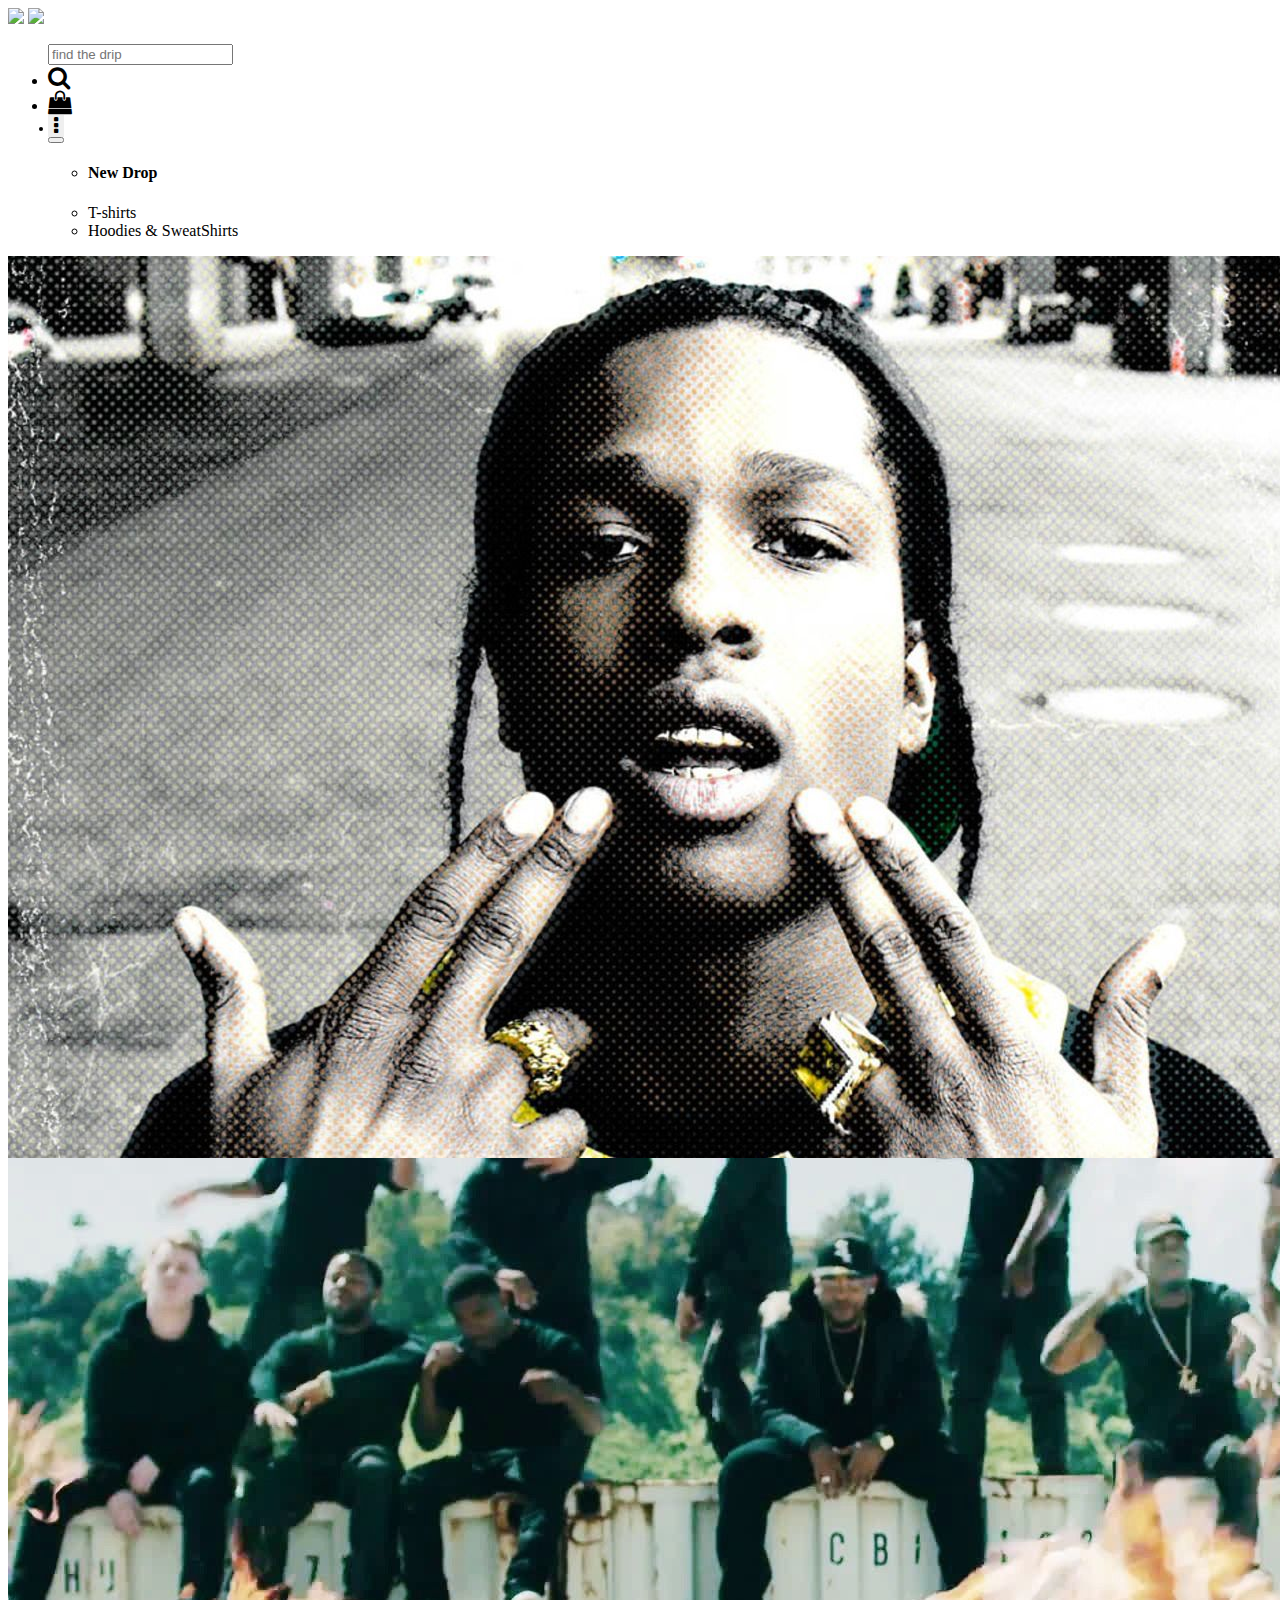
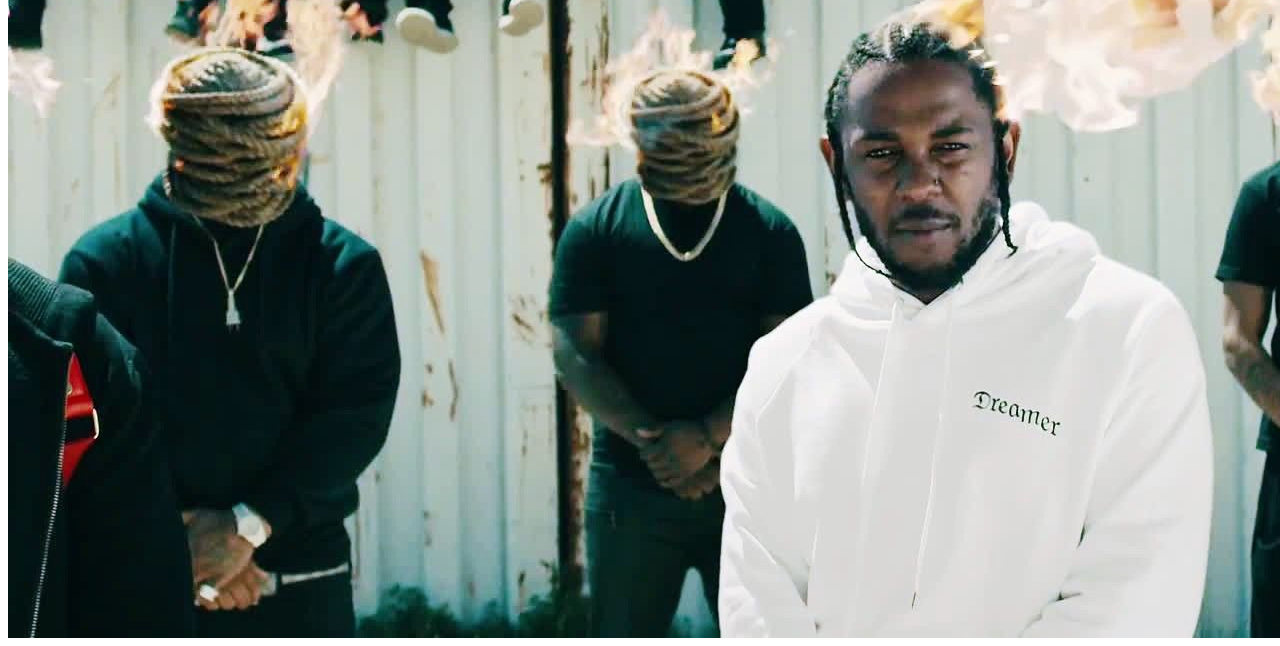
==== index.html @ 34d68ed9 "Update index.html" ====
<html>
  <head>
    <link rel="stylesheet" href="https://cdnjs.cloudflare.com/ajax/libs/font-awesome/4.7.0/css/font-awesome.min.css">
  <link rel="stylesheet" href="C:\Users\Hp\Desktop\untited-bd-2.css"></head> 
  <link href="https://cdn.jsdelivr.net/npm/bootstrap@5.0.2/dist/css/bootstrap.min.css" rel="stylesheet" integrity="sha384-EVSTQN3/azprG1Anm3QDgpJLIm9Nao0Yz1ztcQTwFspd3yD65VohhpuuCOmLASjC" crossorigin="anonymous">
  <body>
      <div class="nav-bar">
      <div class="headr">
        <!-- header images overlapping-->
         <img id="name" src="C:\Users\Hp\Downloads\Untitled1-removebg-preview.png"/> 
         <img id="logo" src="C:\Users\Hp\Downloads\BD Black.png"/> 
      </div>
        <ul class="right-s">
          <div class="searchbox"><input type="text" placeholder="find the drip"/>
            <li><i class="fa fa-search" style="font-size: 150%;"></i></li>
          </div>
            <li><i class="fa fa-shopping-bag" style="font-size: 150%;"></i></li>
            <!--offcanvas menu -->
              <button class="btn btn-sm"  type="button" data-bs-toggle="offcanvas" data-bs-target="#offcanvasRight" aria-controls="offcanvasRight" style="outline: none; border: none;">
                <li><i class="fa fa-ellipsis-v" style="font-size: 150%;"></i></li>
              </button>
              <div class="offcanvas offcanvas-end" tabindex="-1" id="offcanvasRight" aria-labelledby="offcanvasRightLabel">
                <div class="offcanvas-header">
                  
                  <button type="button" class="btn-close text-reset" data-bs-dismiss="offcanvas" aria-label="Close"></button>
                </div>
                <div class="offcanvas-body">
                  <ul>
                    <li><h4>New Drop</h4></li>
                    <li>T-shirts</li>
                    <li>Hoodies & SweatShirts</li>
                  </ul>
                </div>
              </div>
              <!-- offcanvas menu ends here-->
            </ul>
      </div>
      <!-- top background image-->
      <!--carasoul slide inbound -->
      <div id="carouselexampleInterval" class="carousel slide" data-bs-ride="carousel">
      <div class="carousel-inner">
        <div class="carousel-item active" data-bs-interval="3000">
          <img class="back-g" src="7624.jpg"/>
        </div>
        <div class="carousel-item" data-bs-interval="3000">
          <img class="back-g" src="49495.jpg"/>
        </div>
      </div>
     
      </div>
       <script src="https://cdn.jsdelivr.net/npm/bootstrap@5.0.2/dist/js/bootstrap.bundle.min.js" integrity="sha384-MrcW6ZMFYlzcLA8Nl+NtUVF0sA7MsXsP1UyJoMp4YLEuNSfAP+JcXn/tWtIaxVXM" crossorigin="anonymous"></script>
       <script src="C:\Users\Hp\Desktop\bdjs.js"></script>
    </body>
</html>
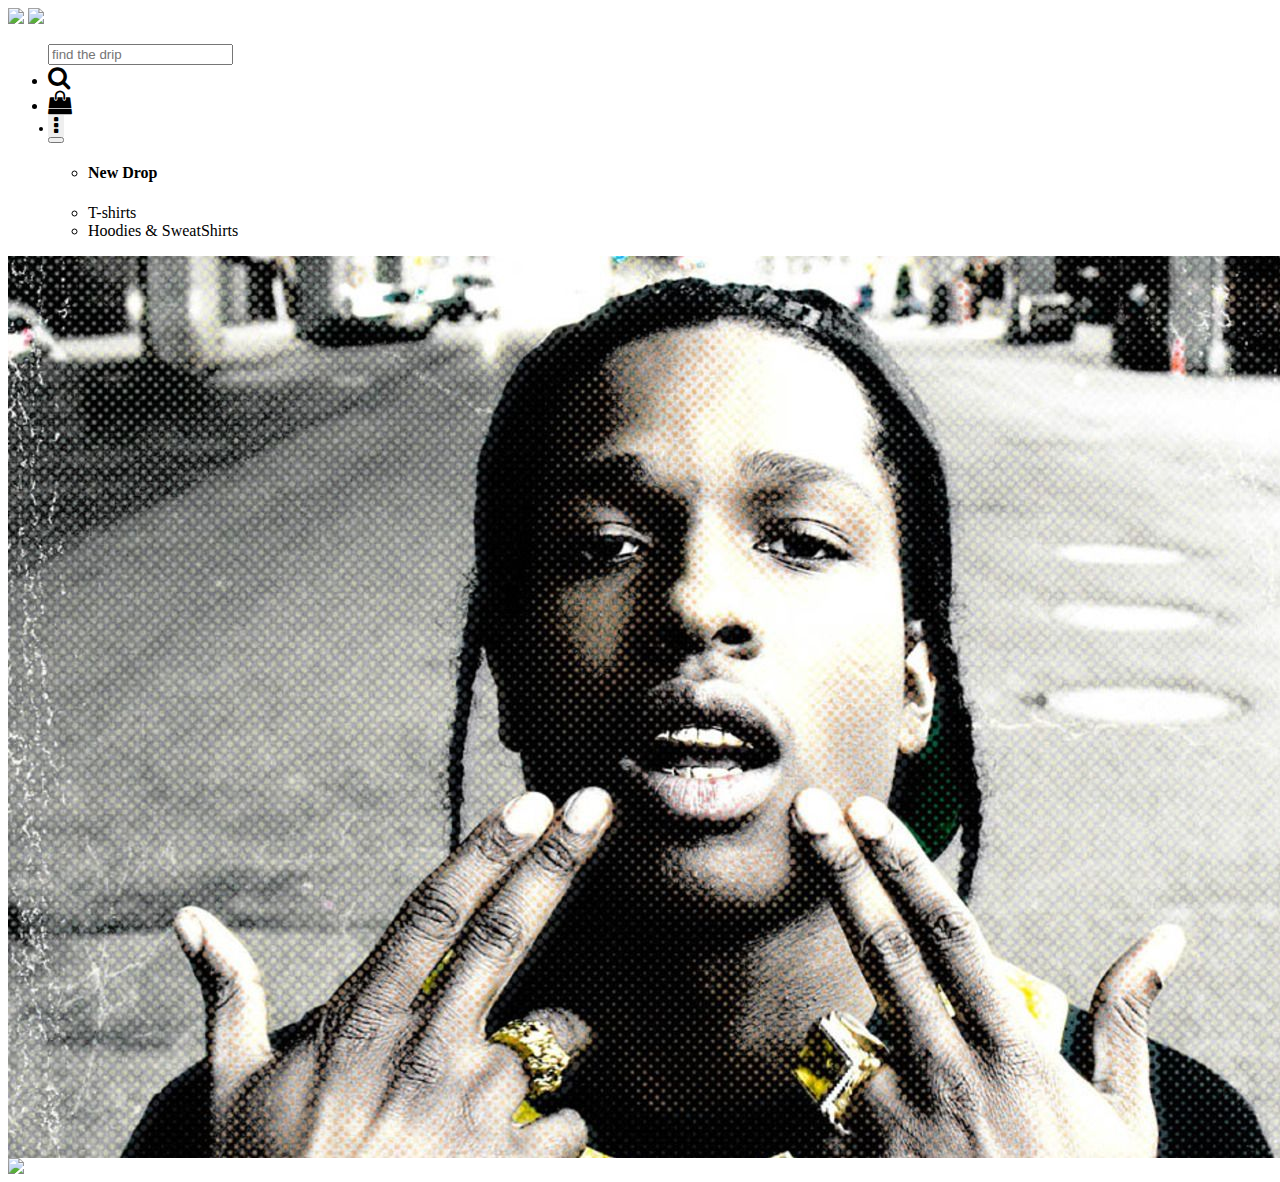
==== commit c6bb1e7e: "Update index.html" ====
--- a/index.html
+++ b/index.html
@@ -43,12 +43,12 @@
           <img class="back-g" src="7624.jpg"/>
         </div>
         <div class="carousel-item" data-bs-interval="3000">
-          <img class="back-g" src="49495.jpg"/>
+          <img class="back-g" src="https://github.com/ujju308/bd/blob/031477532a3d37119171c740a0eda6175b33f385/7624.jpg"/>
         </div>
       </div>
      
       </div>
        <script src="https://cdn.jsdelivr.net/npm/bootstrap@5.0.2/dist/js/bootstrap.bundle.min.js" integrity="sha384-MrcW6ZMFYlzcLA8Nl+NtUVF0sA7MsXsP1UyJoMp4YLEuNSfAP+JcXn/tWtIaxVXM" crossorigin="anonymous"></script>
-       <script src="C:\Users\Hp\Desktop\bdjs.js"></script>
+       <script src="https://github.com/ujju308/bd/blob/34d68ed95c375941ec303b2a58ff3dd55d28cfc4/bdjs.js"></script>
     </body>
 </html>
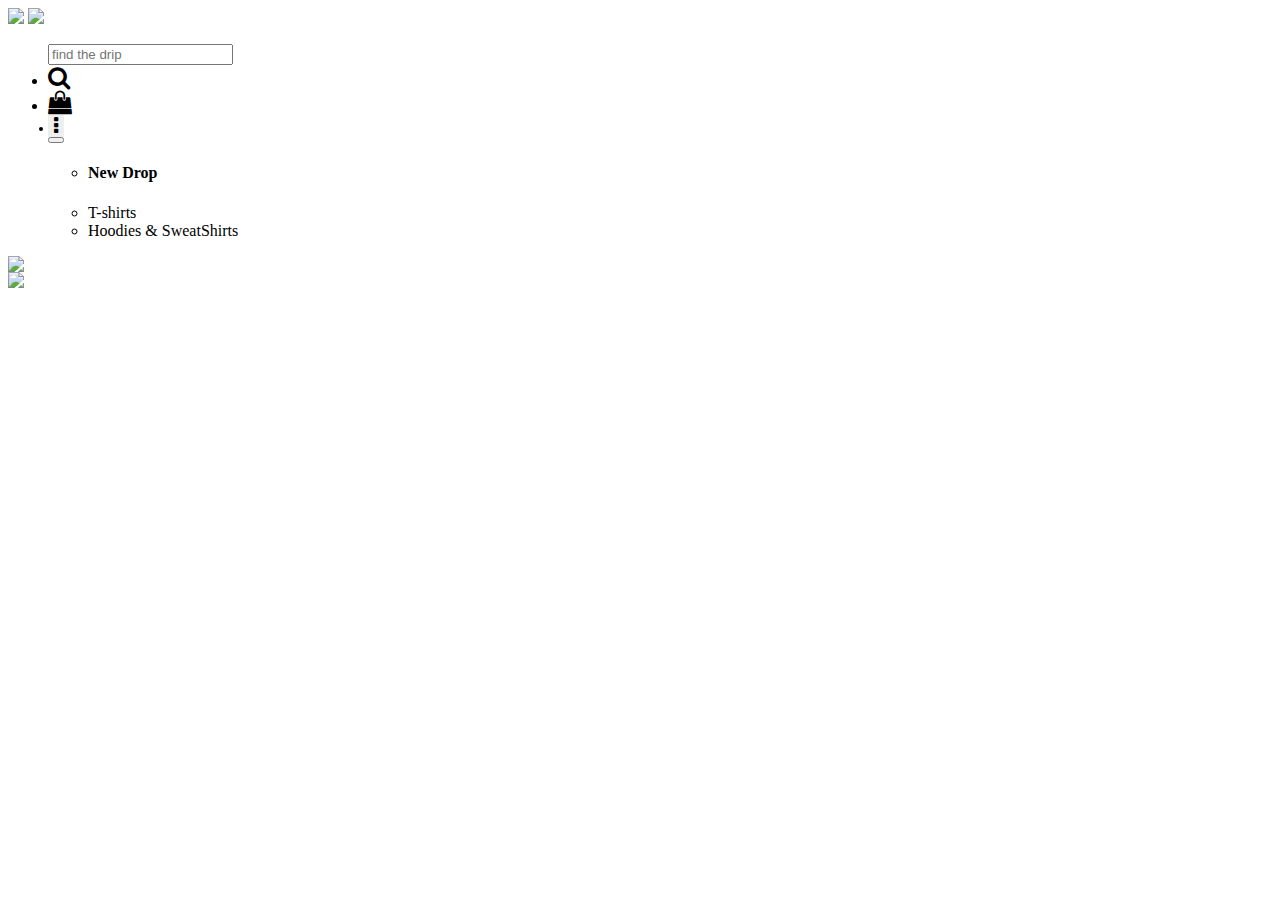
==== commit b63f34ef: "Update index.html" ====
--- a/index.html
+++ b/index.html
@@ -40,7 +40,7 @@
       <div id="carouselexampleInterval" class="carousel slide" data-bs-ride="carousel">
       <div class="carousel-inner">
         <div class="carousel-item active" data-bs-interval="3000">
-          <img class="back-g" src="7624.jpg"/>
+          <img class="back-g" src="https://github.com/ujju308/bd/blob/c6bb1e7eaacc060763209bf11058b625a98ddc87/49495.jpg"/>
         </div>
         <div class="carousel-item" data-bs-interval="3000">
           <img class="back-g" src="https://github.com/ujju308/bd/blob/031477532a3d37119171c740a0eda6175b33f385/7624.jpg"/>
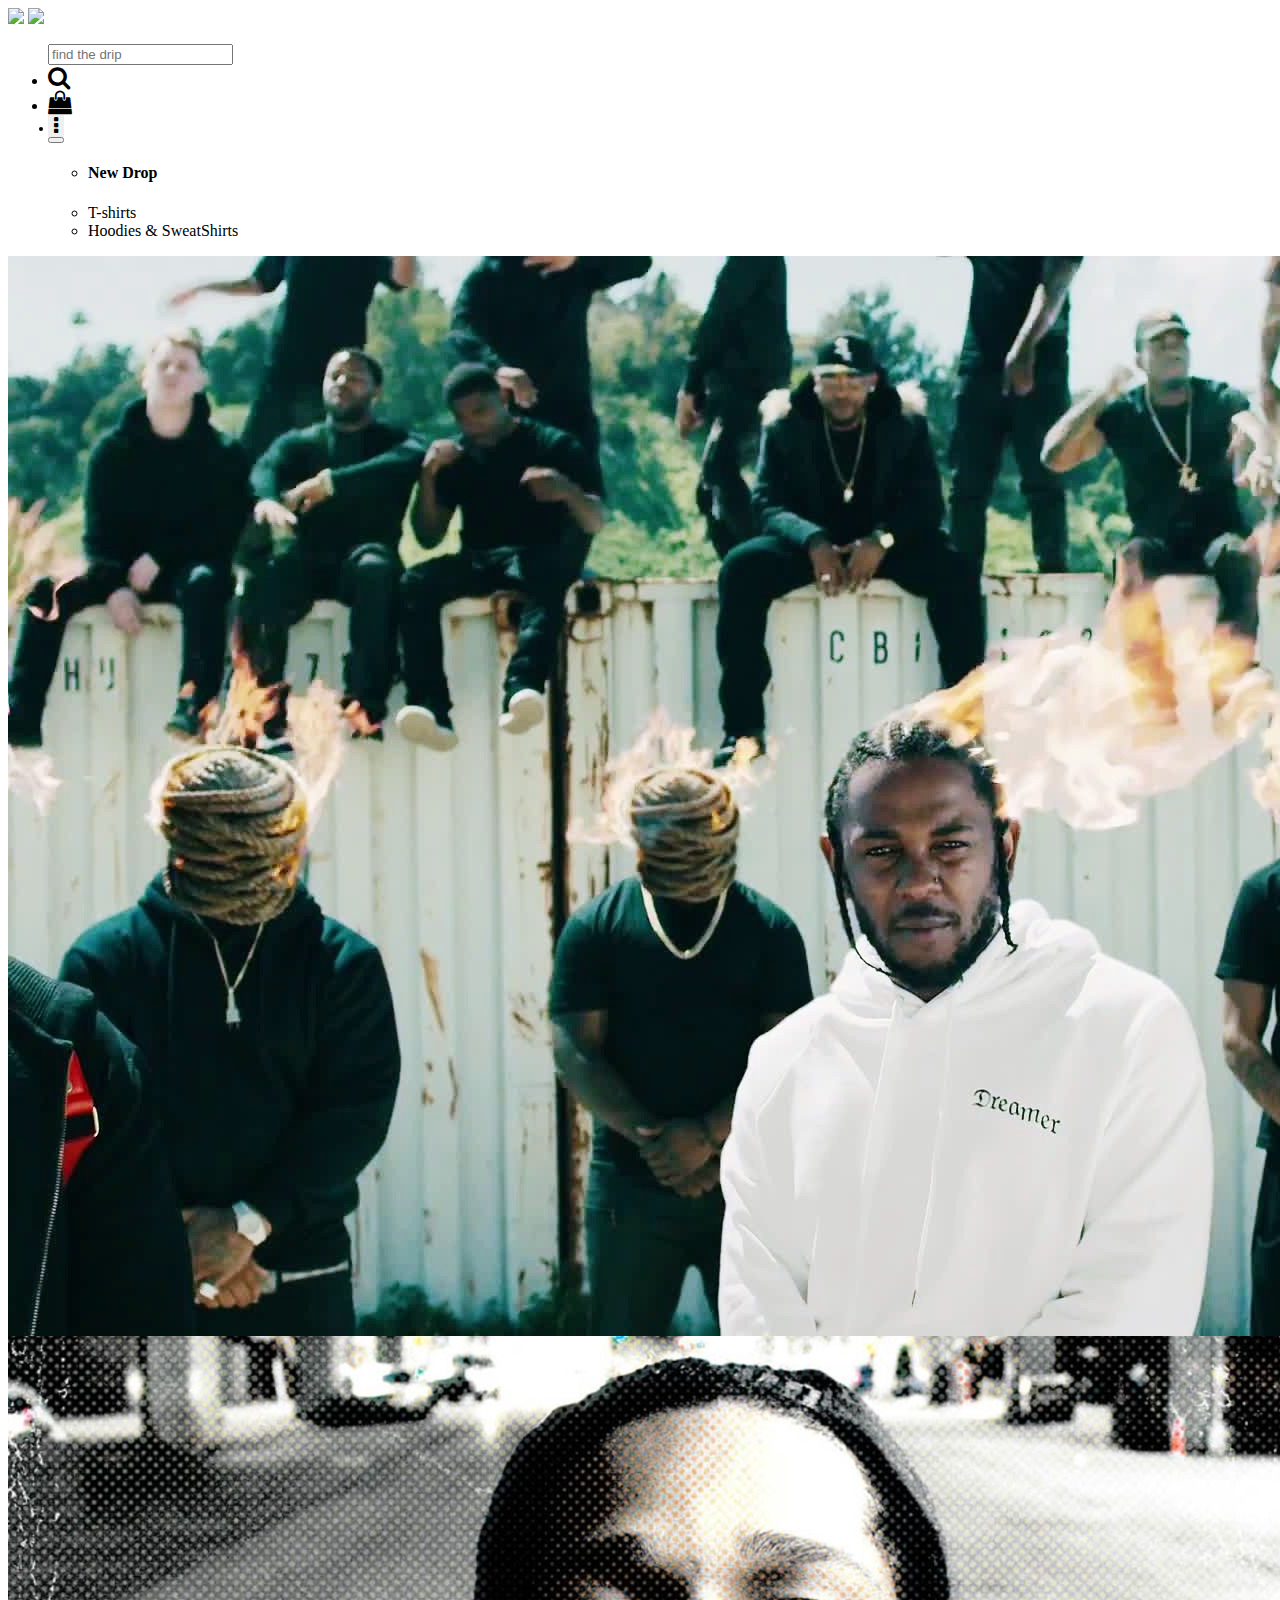
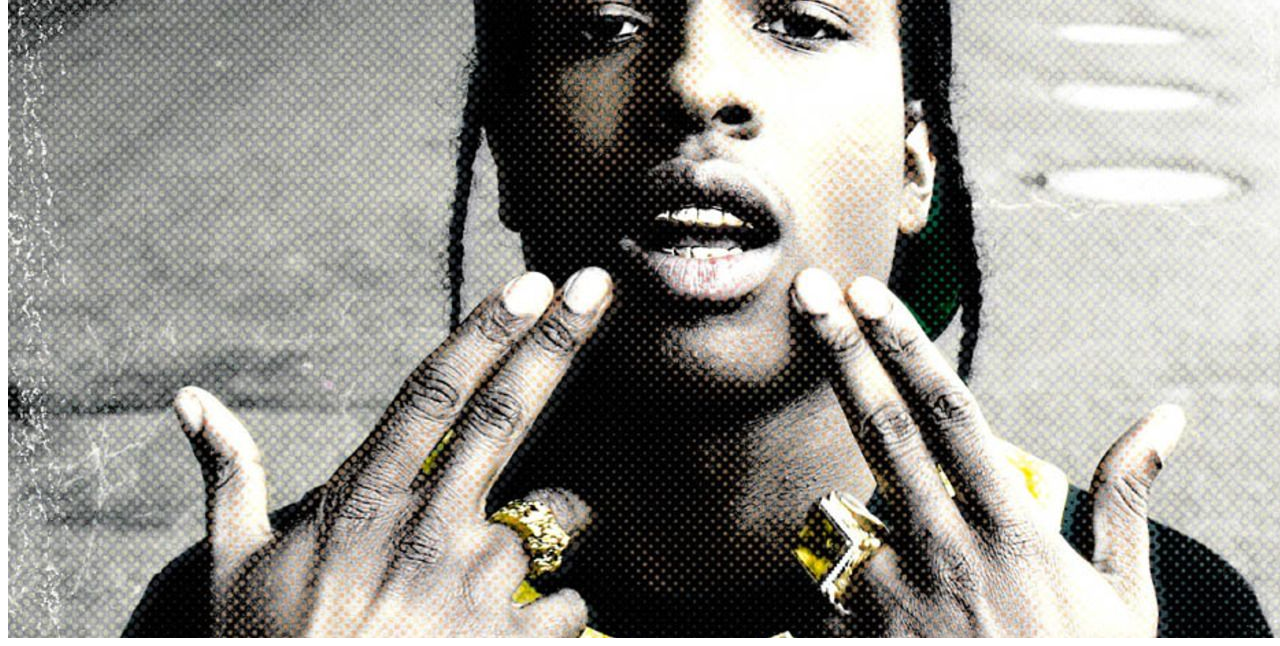
==== commit 23d6edbb: "Update index.html" ====
--- a/index.html
+++ b/index.html
@@ -1,7 +1,7 @@
 <html>
   <head>
     <link rel="stylesheet" href="https://cdnjs.cloudflare.com/ajax/libs/font-awesome/4.7.0/css/font-awesome.min.css">
-  <link rel="stylesheet" href="C:\Users\Hp\Desktop\untited-bd-2.css"></head> 
+  <link rel="stylesheet" href="https://github.com/ujju308/bd/blob/b63f34efdef42550dfabf1d055d3d12832294a7f/untited-bd-2.css"></head> 
   <link href="https://cdn.jsdelivr.net/npm/bootstrap@5.0.2/dist/css/bootstrap.min.css" rel="stylesheet" integrity="sha384-EVSTQN3/azprG1Anm3QDgpJLIm9Nao0Yz1ztcQTwFspd3yD65VohhpuuCOmLASjC" crossorigin="anonymous">
   <body>
       <div class="nav-bar">
@@ -40,10 +40,10 @@
       <div id="carouselexampleInterval" class="carousel slide" data-bs-ride="carousel">
       <div class="carousel-inner">
         <div class="carousel-item active" data-bs-interval="3000">
-          <img class="back-g" src="https://github.com/ujju308/bd/blob/c6bb1e7eaacc060763209bf11058b625a98ddc87/49495.jpg"/>
+          <img class="back-g" src="images/49495.jpg"/>
         </div>
         <div class="carousel-item" data-bs-interval="3000">
-          <img class="back-g" src="https://github.com/ujju308/bd/blob/031477532a3d37119171c740a0eda6175b33f385/7624.jpg"/>
+          <img class="back-g" src="images/7624.jpg"/>
         </div>
       </div>
      
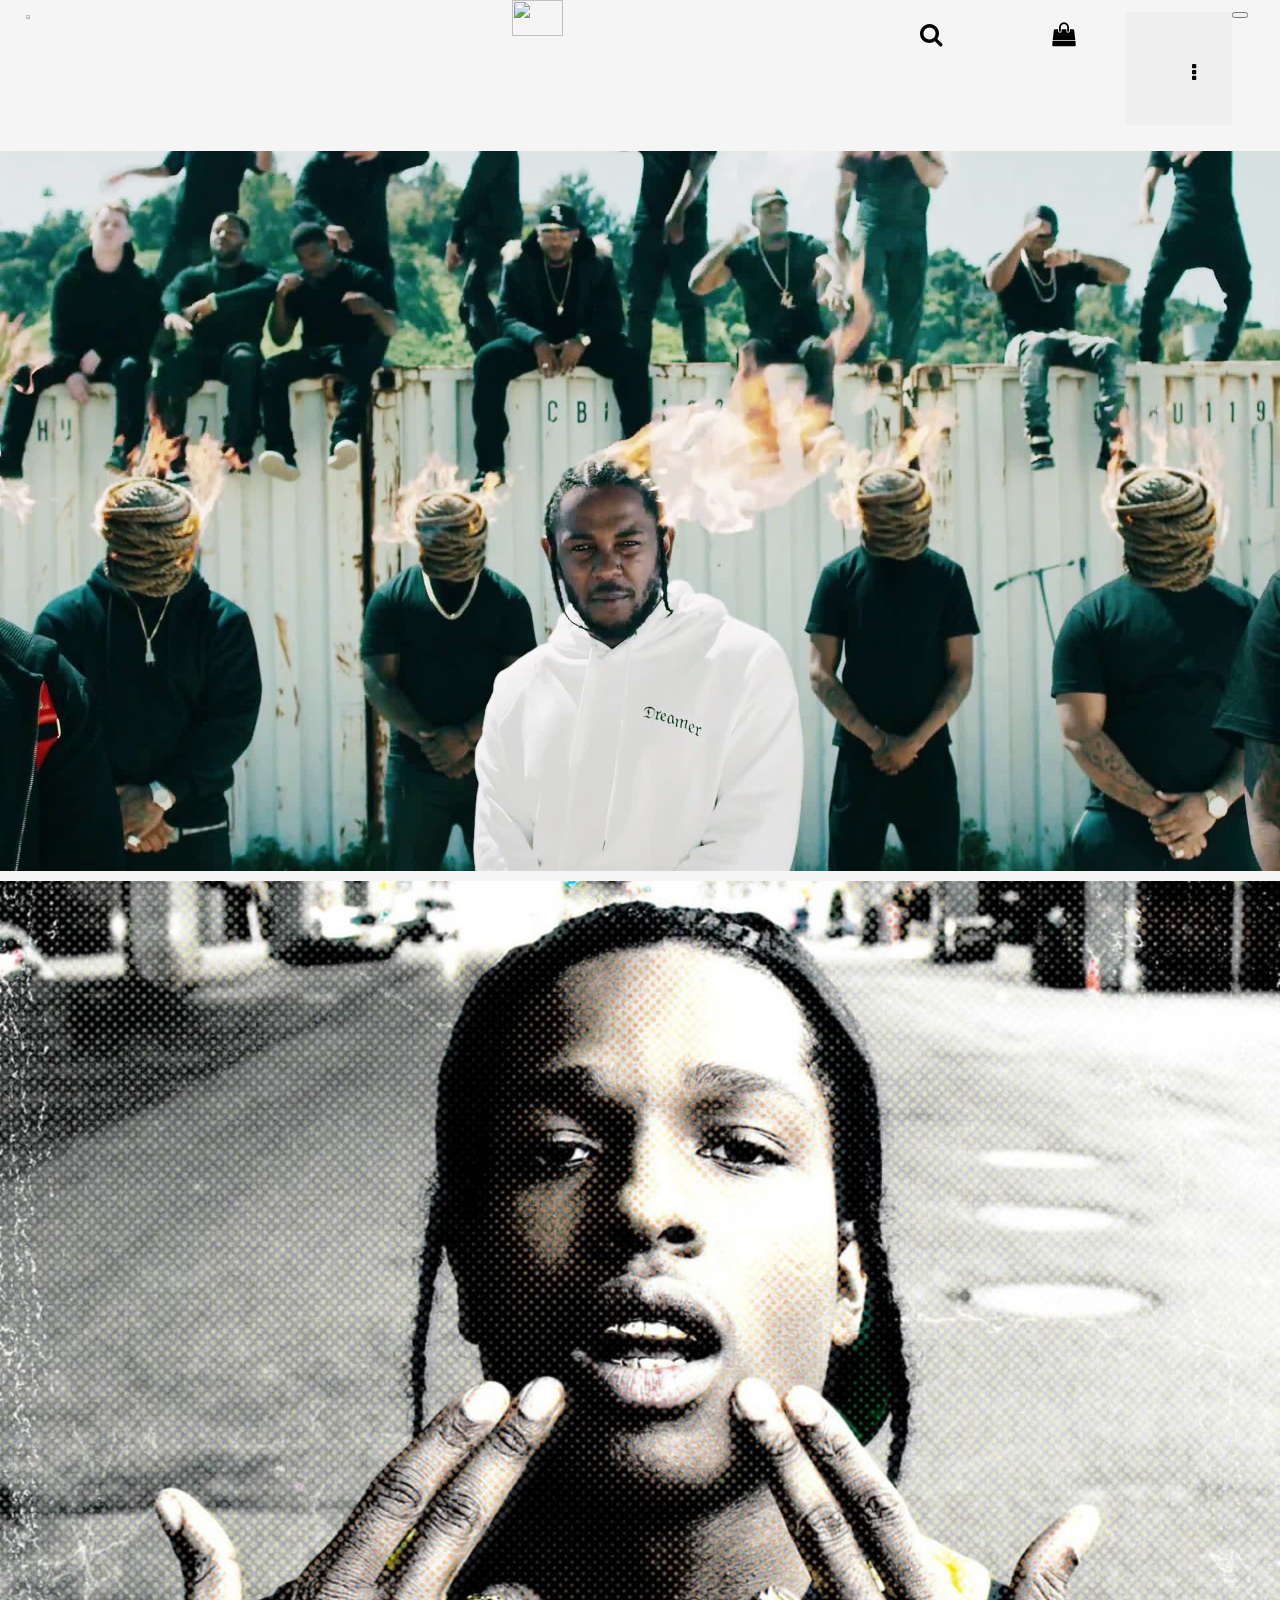
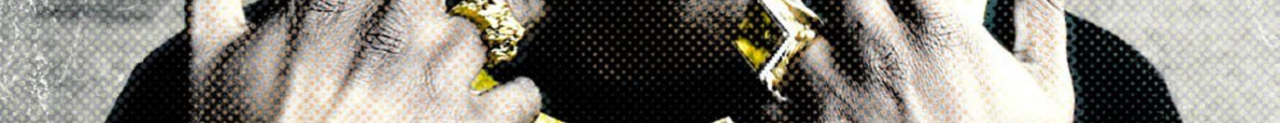
==== commit f9158a0b: "Update index.html" ====
--- a/index.html
+++ b/index.html
@@ -1,7 +1,7 @@
 <html>
   <head>
     <link rel="stylesheet" href="https://cdnjs.cloudflare.com/ajax/libs/font-awesome/4.7.0/css/font-awesome.min.css">
-  <link rel="stylesheet" href="https://github.com/ujju308/bd/blob/b63f34efdef42550dfabf1d055d3d12832294a7f/untited-bd-2.css"></head> 
+  <link rel="stylesheet" href="untited-bd-2.css"></head> 
   <link href="https://cdn.jsdelivr.net/npm/bootstrap@5.0.2/dist/css/bootstrap.min.css" rel="stylesheet" integrity="sha384-EVSTQN3/azprG1Anm3QDgpJLIm9Nao0Yz1ztcQTwFspd3yD65VohhpuuCOmLASjC" crossorigin="anonymous">
   <body>
       <div class="nav-bar">
@@ -49,6 +49,6 @@
      
       </div>
        <script src="https://cdn.jsdelivr.net/npm/bootstrap@5.0.2/dist/js/bootstrap.bundle.min.js" integrity="sha384-MrcW6ZMFYlzcLA8Nl+NtUVF0sA7MsXsP1UyJoMp4YLEuNSfAP+JcXn/tWtIaxVXM" crossorigin="anonymous"></script>
-       <script src="https://github.com/ujju308/bd/blob/34d68ed95c375941ec303b2a58ff3dd55d28cfc4/bdjs.js"></script>
+       <script src="bdjs.js"></script>
     </body>
 </html>
--- a/untited-bd-2.css
+++ b/untited-bd-2.css
@@ -0,0 +1,94 @@
+body{
+    display: inline;
+    background-color: whitesmoke;
+}
+.offcanvas-body  ul li{
+    list-style-type: none;
+}
+.nav-bar  {
+    display: flex;
+    flex-direction: row;
+}
+.right-s{
+    display: flex;
+    flex-direction: row;
+    list-style-type: none;
+    position: relative;
+    left: 840px;
+    margin-top: 12px;
+
+}
+.right-s li{
+    padding-left: 40px;
+    padding-right: 10px;
+    margin-right: 40px;
+    margin-top: 10px;
+
+}
+#name {
+    top: 0;
+    position: fixed;
+    width:20%;
+    margin-left: 40%;
+    transition: opacity 1s ease;
+    
+}
+#logo  {
+    top:0;
+    position: fixed;
+    width:3%;
+    margin-left: 2%;
+    margin-top: 15px;
+}
+.back-g {
+    width: 100%;
+    position:relative; 
+    display: inline;
+    margin-top: 10px;
+    z-index: -1;
+}
+
+
+
+/* search box*/
+.searchbox input{
+    position: fixed;
+   max-width: 70px;
+   max-height: 70px;
+   margin-top: 10px;
+   right: 300px;
+   opacity: 0;
+   border-style: hidden;
+   border-color: whitesmoke;
+   
+}
+
+.btn i{
+
+    position: relative;
+  left:20;
+
+}
+
+/*search box starts here*/
+.searchbox input:hover{
+    max-width: 180px;
+    opacity: 1;
+    transition: 0.5s ease;
+}
+
+.searchbox {
+   position: relative;
+   margin-right: 20px;
+}
+.searchbox:hover{
+    margin-left:10px;
+}
+/*search box ends here*/
+ input:focus{
+    outline:0;
+}
+
+.carousel-item img {
+    transition: transform 1s ease-in-out;
+  }
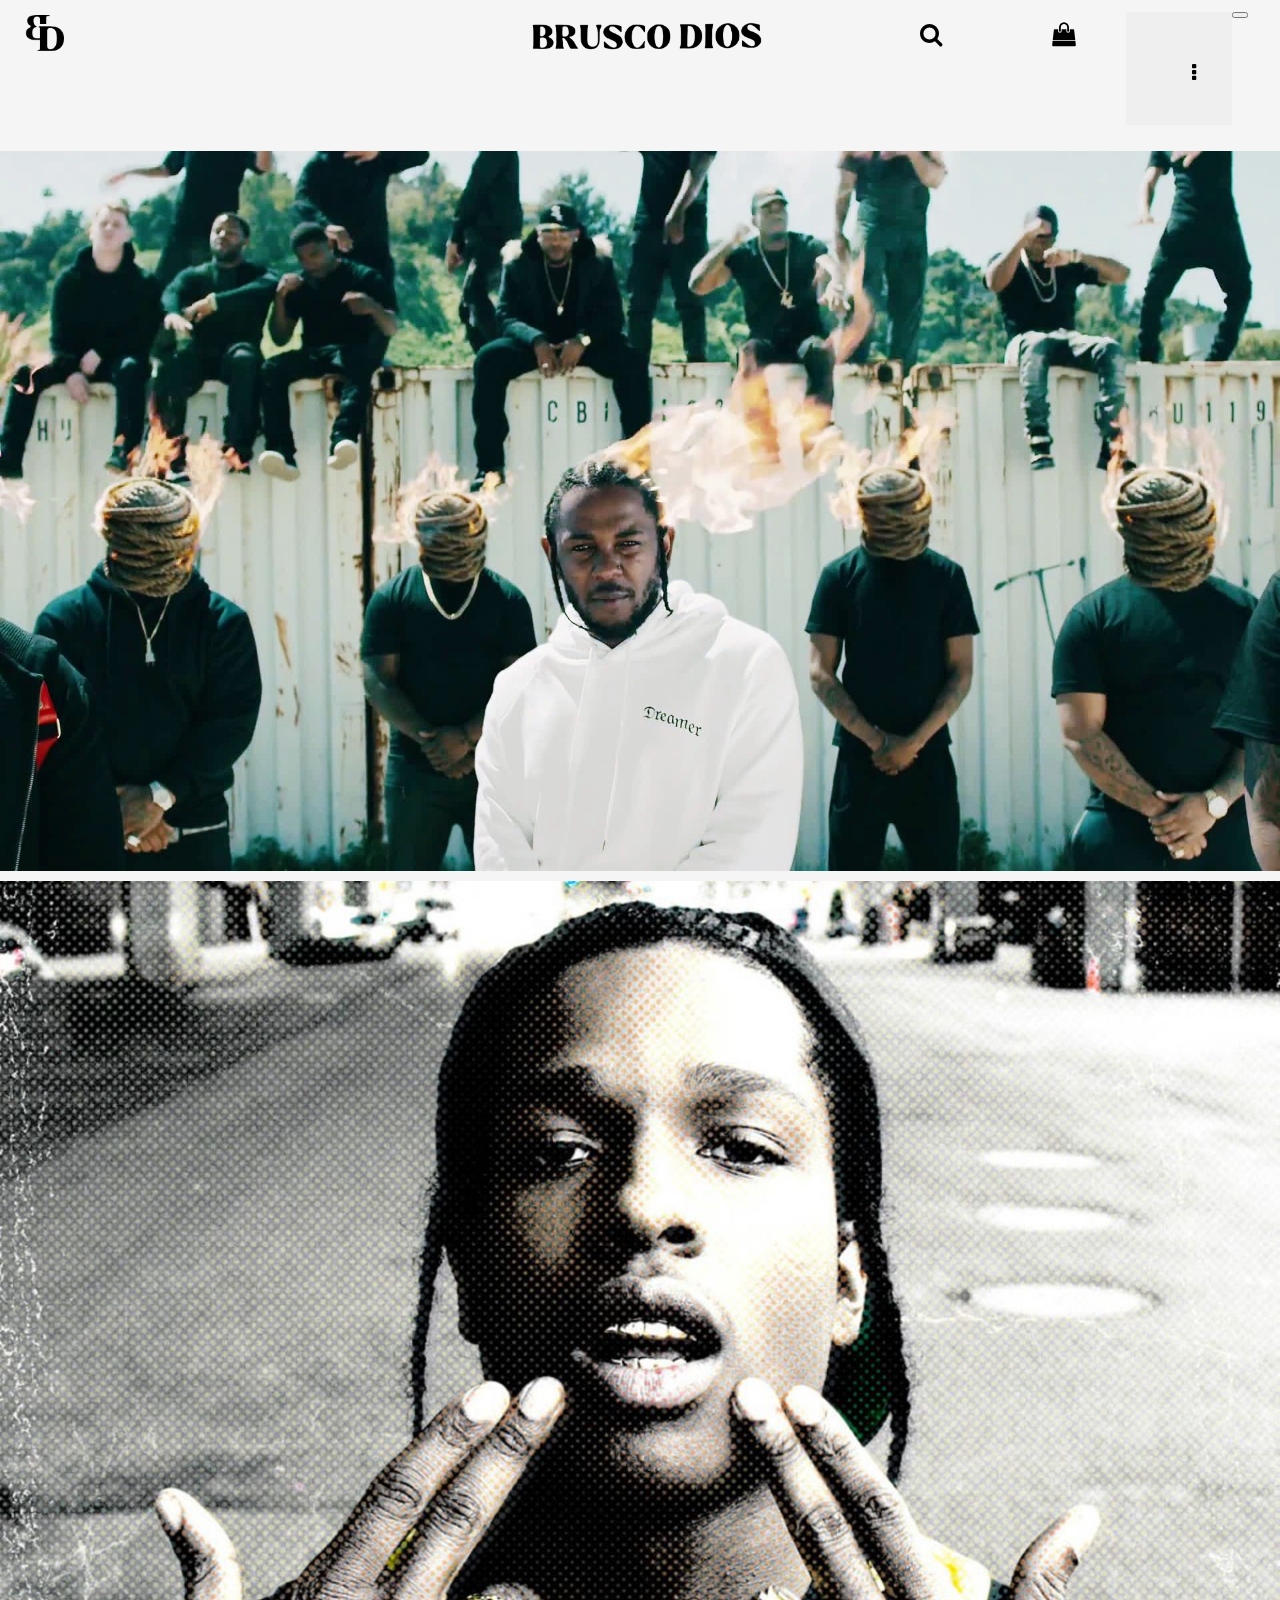
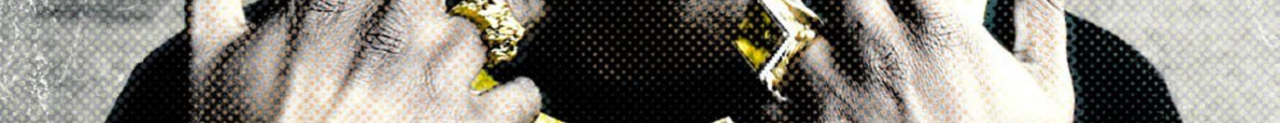
==== commit 268ed801: "Update index.html" ====
--- a/index.html
+++ b/index.html
@@ -7,8 +7,8 @@
       <div class="nav-bar">
       <div class="headr">
         <!-- header images overlapping-->
-         <img id="name" src="C:\Users\Hp\Downloads\Untitled1-removebg-preview.png"/> 
-         <img id="logo" src="C:\Users\Hp\Downloads\BD Black.png"/> 
+         <img id="name" src="logo and name/Untitled1-removebg-preview.png"/> 
+         <img id="logo" src="logo and name/BD Black.png"/> 
       </div>
         <ul class="right-s">
           <div class="searchbox"><input type="text" placeholder="find the drip"/>
